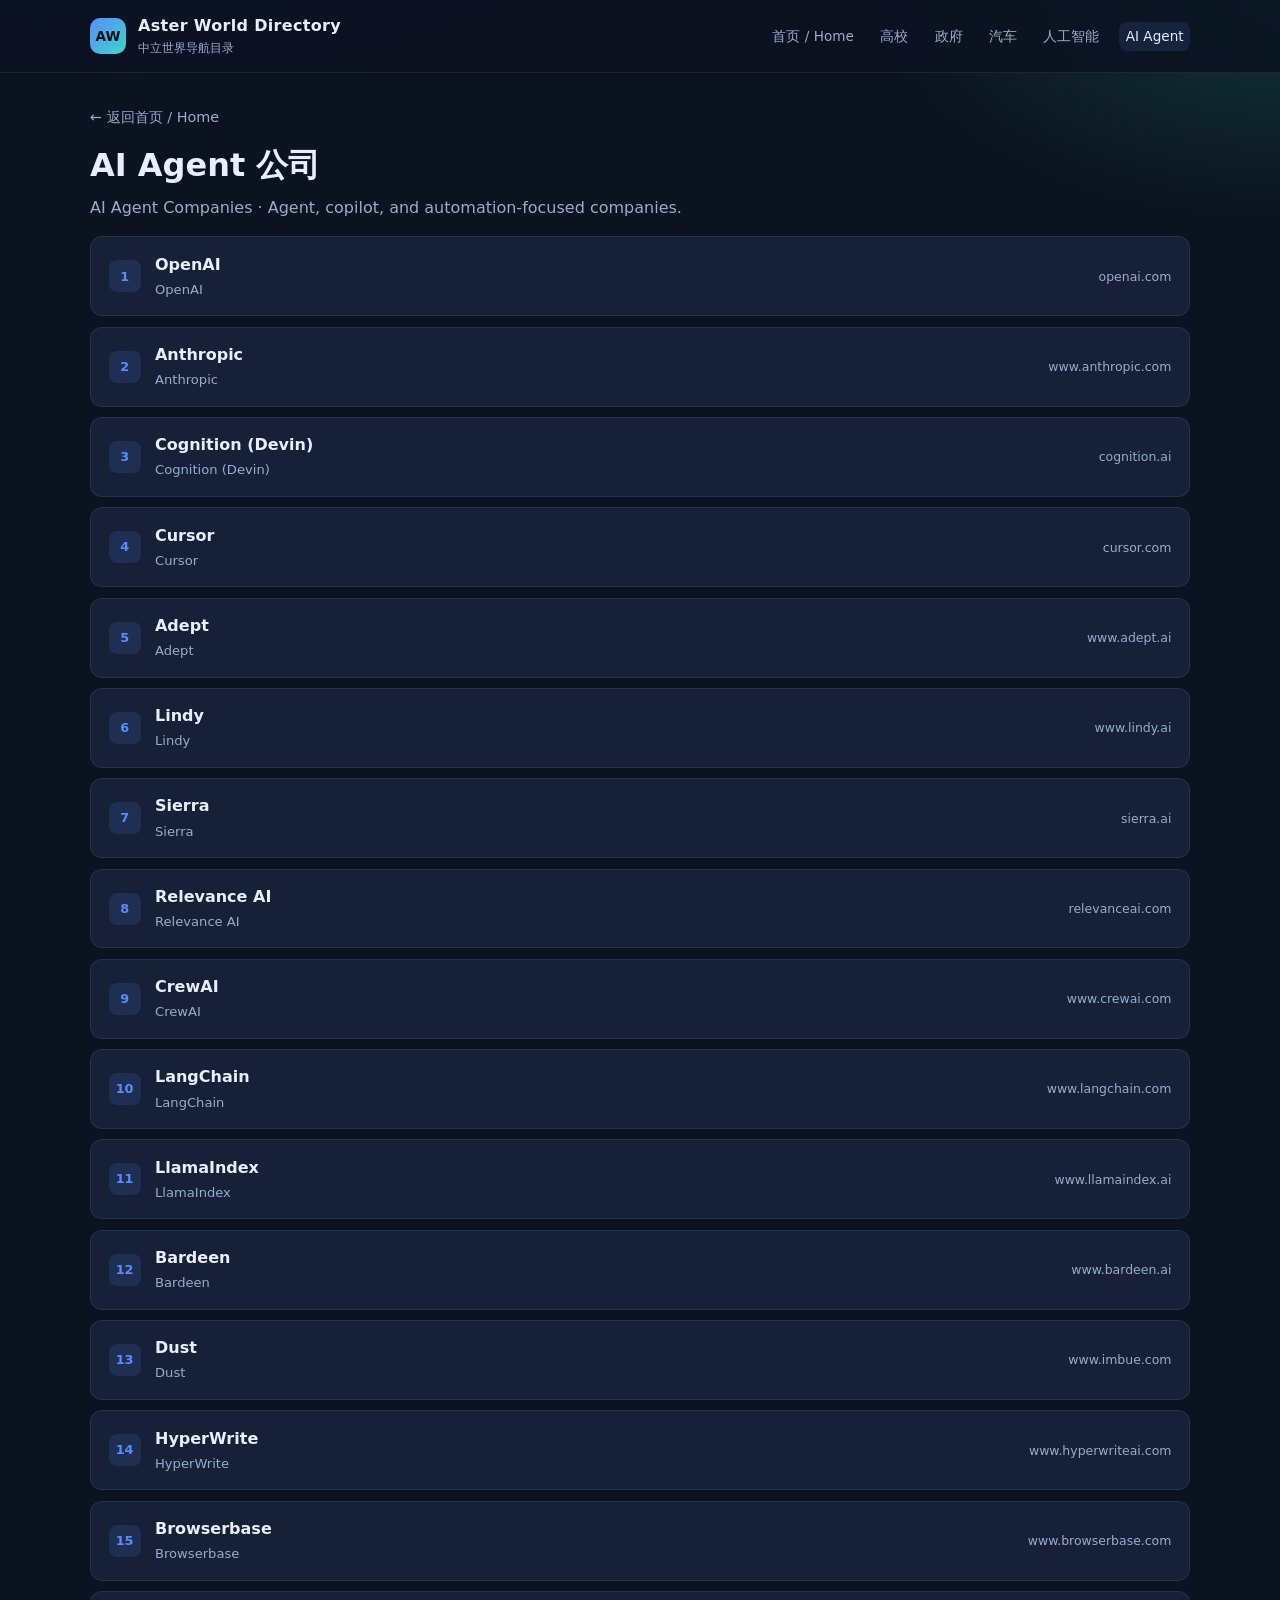
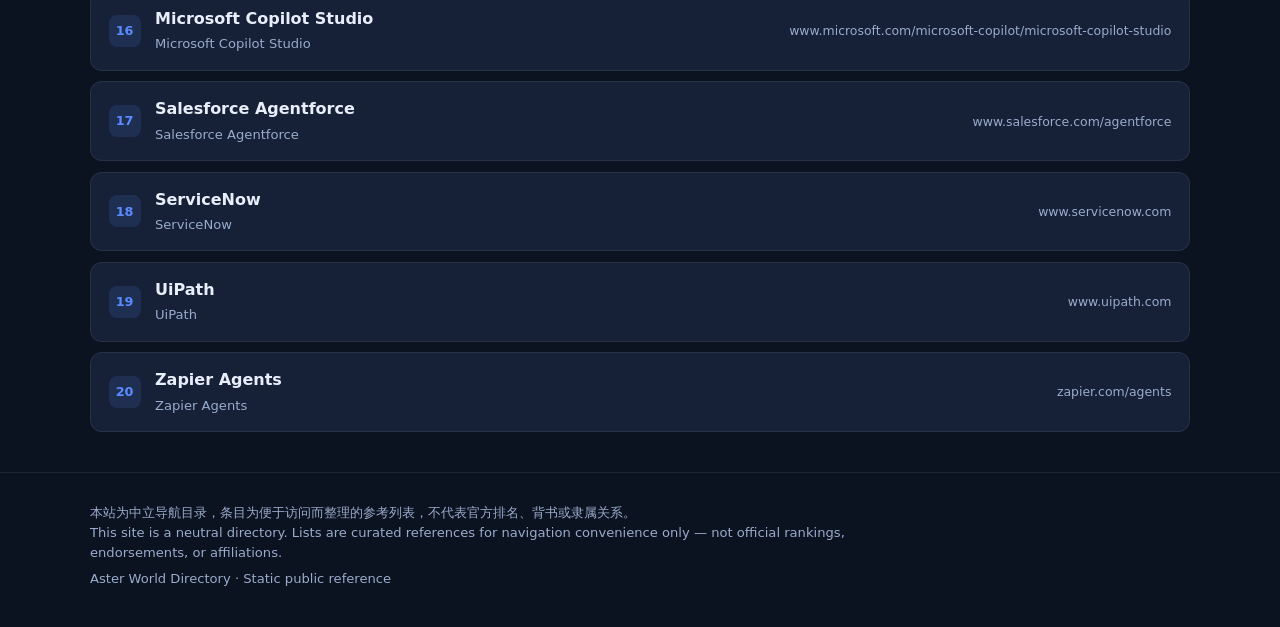
==== agents.html @ b06a0505 "Initial Aster World Directory static site Neutral bilingual directory: universities, governments, ca" ====
<!DOCTYPE html>
<html lang="zh-CN">
<head>
  <meta charset="UTF-8" />
  <meta name="viewport" content="width=device-width, initial-scale=1" />
  <meta name="description" content="Aster World Directory — neutral bilingual link directory for universities, governments, car brands, AI companies, and AI agent companies." />
  <title>AI Agent 公司 / AI Agent Companies · Aster World Directory</title>
  <link rel="stylesheet" href="styles.css" />
</head>
<body>
  <header class="site-header">
    <div class="wrap nav">
      <a class="brand" href="index.html">
        <div class="logo">AW</div>
        <div class="brand-text">
          <strong>Aster World Directory</strong>
          <span>中立世界导航目录</span>
        </div>
      </a>
      <nav class="nav-links">
        <a href="index.html">首页 / Home</a><a href="universities.html">高校</a><a href="governments.html">政府</a><a href="cars.html">汽车</a><a href="ai.html">人工智能</a><a href="agents.html" class="active">AI Agent</a>
      </nav>
    </div>
  </header>

  <main class="wrap">
    <div class="page-head">
      <a class="back" href="index.html">← 返回首页 / Home</a>
      <h1>AI Agent 公司</h1>
      <p>AI Agent Companies · Agent, copilot, and automation-focused companies.</p>
    </div>
    <ol class="list">
    <li>
      <a href="https://openai.com" target="_blank" rel="noopener noreferrer">
        <div class="entry-main"><span class="rank">1</span><span class="entry-name">OpenAI<small>OpenAI</small></span></div>
        <span class="entry-url">openai.com</span>
      </a>
    </li>
    <li>
      <a href="https://www.anthropic.com" target="_blank" rel="noopener noreferrer">
        <div class="entry-main"><span class="rank">2</span><span class="entry-name">Anthropic<small>Anthropic</small></span></div>
        <span class="entry-url">www.anthropic.com</span>
      </a>
    </li>
    <li>
      <a href="https://cognition.ai" target="_blank" rel="noopener noreferrer">
        <div class="entry-main"><span class="rank">3</span><span class="entry-name">Cognition (Devin)<small>Cognition (Devin)</small></span></div>
        <span class="entry-url">cognition.ai</span>
      </a>
    </li>
    <li>
      <a href="https://cursor.com" target="_blank" rel="noopener noreferrer">
        <div class="entry-main"><span class="rank">4</span><span class="entry-name">Cursor<small>Cursor</small></span></div>
        <span class="entry-url">cursor.com</span>
      </a>
    </li>
    <li>
      <a href="https://www.adept.ai" target="_blank" rel="noopener noreferrer">
        <div class="entry-main"><span class="rank">5</span><span class="entry-name">Adept<small>Adept</small></span></div>
        <span class="entry-url">www.adept.ai</span>
      </a>
    </li>
    <li>
      <a href="https://www.lindy.ai" target="_blank" rel="noopener noreferrer">
        <div class="entry-main"><span class="rank">6</span><span class="entry-name">Lindy<small>Lindy</small></span></div>
        <span class="entry-url">www.lindy.ai</span>
      </a>
    </li>
    <li>
      <a href="https://sierra.ai" target="_blank" rel="noopener noreferrer">
        <div class="entry-main"><span class="rank">7</span><span class="entry-name">Sierra<small>Sierra</small></span></div>
        <span class="entry-url">sierra.ai</span>
      </a>
    </li>
    <li>
      <a href="https://relevanceai.com" target="_blank" rel="noopener noreferrer">
        <div class="entry-main"><span class="rank">8</span><span class="entry-name">Relevance AI<small>Relevance AI</small></span></div>
        <span class="entry-url">relevanceai.com</span>
      </a>
    </li>
    <li>
      <a href="https://www.crewai.com" target="_blank" rel="noopener noreferrer">
        <div class="entry-main"><span class="rank">9</span><span class="entry-name">CrewAI<small>CrewAI</small></span></div>
        <span class="entry-url">www.crewai.com</span>
      </a>
    </li>
    <li>
      <a href="https://www.langchain.com" target="_blank" rel="noopener noreferrer">
        <div class="entry-main"><span class="rank">10</span><span class="entry-name">LangChain<small>LangChain</small></span></div>
        <span class="entry-url">www.langchain.com</span>
      </a>
    </li>
    <li>
      <a href="https://www.llamaindex.ai" target="_blank" rel="noopener noreferrer">
        <div class="entry-main"><span class="rank">11</span><span class="entry-name">LlamaIndex<small>LlamaIndex</small></span></div>
        <span class="entry-url">www.llamaindex.ai</span>
      </a>
    </li>
    <li>
      <a href="https://www.bardeen.ai" target="_blank" rel="noopener noreferrer">
        <div class="entry-main"><span class="rank">12</span><span class="entry-name">Bardeen<small>Bardeen</small></span></div>
        <span class="entry-url">www.bardeen.ai</span>
      </a>
    </li>
    <li>
      <a href="https://dust.tt" target="_blank" rel="noopener noreferrer">
        <div class="entry-main"><span class="rank">13</span><span class="entry-name">Dust<small>Dust</small></span></div>
        <span class="entry-url">www.imbue.com</span>
      </a>
    </li>
    <li>
      <a href="https://www.hyperwriteai.com" target="_blank" rel="noopener noreferrer">
        <div class="entry-main"><span class="rank">14</span><span class="entry-name">HyperWrite<small>HyperWrite</small></span></div>
        <span class="entry-url">www.hyperwriteai.com</span>
      </a>
    </li>
    <li>
      <a href="https://www.browserbase.com" target="_blank" rel="noopener noreferrer">
        <div class="entry-main"><span class="rank">15</span><span class="entry-name">Browserbase<small>Browserbase</small></span></div>
        <span class="entry-url">www.browserbase.com</span>
      </a>
    </li>
    <li>
      <a href="https://www.microsoft.com/microsoft-copilot/microsoft-copilot-studio" target="_blank" rel="noopener noreferrer">
        <div class="entry-main"><span class="rank">16</span><span class="entry-name">Microsoft Copilot Studio<small>Microsoft Copilot Studio</small></span></div>
        <span class="entry-url">www.microsoft.com/microsoft-copilot/microsoft-copilot-studio</span>
      </a>
    </li>
    <li>
      <a href="https://www.salesforce.com/agentforce/" target="_blank" rel="noopener noreferrer">
        <div class="entry-main"><span class="rank">17</span><span class="entry-name">Salesforce Agentforce<small>Salesforce Agentforce</small></span></div>
        <span class="entry-url">www.salesforce.com/agentforce</span>
      </a>
    </li>
    <li>
      <a href="https://www.servicenow.com" target="_blank" rel="noopener noreferrer">
        <div class="entry-main"><span class="rank">18</span><span class="entry-name">ServiceNow<small>ServiceNow</small></span></div>
        <span class="entry-url">www.servicenow.com</span>
      </a>
    </li>
    <li>
      <a href="https://www.uipath.com" target="_blank" rel="noopener noreferrer">
        <div class="entry-main"><span class="rank">19</span><span class="entry-name">UiPath<small>UiPath</small></span></div>
        <span class="entry-url">www.uipath.com</span>
      </a>
    </li>
    <li>
      <a href="https://zapier.com/agents" target="_blank" rel="noopener noreferrer">
        <div class="entry-main"><span class="rank">20</span><span class="entry-name">Zapier Agents<small>Zapier Agents</small></span></div>
        <span class="entry-url">zapier.com/agents</span>
      </a>
    </li>
    </ol>
  </main>

  <footer class="site-footer">
    <div class="wrap">
      <p>本站为中立导航目录，条目为便于访问而整理的参考列表，不代表官方排名、背书或隶属关系。<br>
      This site is a neutral directory. Lists are curated references for navigation convenience only — not official rankings, endorsements, or affiliations.</p>
      <p>Aster World Directory · Static public reference</p>
    </div>
  </footer>
</body>
</html>
---- styles.css ----
:root {
  --bg: #0b1220;
  --bg-elev: #121a2b;
  --card: #162036;
  --card-hover: #1c2944;
  --text: #e8eefc;
  --muted: #9aabcc;
  --accent: #5b8cff;
  --accent-2: #3dd6c6;
  --border: rgba(255,255,255,0.08);
  --shadow: 0 12px 40px rgba(0,0,0,0.35);
  --radius: 16px;
  --max: 1100px;
  --font: "Segoe UI", system-ui, -apple-system, "PingFang SC", "Noto Sans SC", "Microsoft YaHei", sans-serif;
}
* { box-sizing: border-box; }
html { scroll-behavior: smooth; }
body {
  margin: 0;
  font-family: var(--font);
  background: radial-gradient(1200px 600px at 10% -10%, #1a2a55 0%, transparent 50%),
              radial-gradient(900px 500px at 100% 0%, #12353a 0%, transparent 45%),
              var(--bg);
  color: var(--text);
  min-height: 100vh;
  line-height: 1.55;
}
a { color: var(--accent); text-decoration: none; }
a:hover { text-decoration: underline; }
.wrap { width: min(100% - 2rem, var(--max)); margin: 0 auto; }
.site-header {
  position: sticky; top: 0; z-index: 20;
  backdrop-filter: blur(14px);
  background: rgba(11,18,32,0.82);
  border-bottom: 1px solid var(--border);
}
.nav {
  display: flex; align-items: center; justify-content: space-between;
  gap: 1rem; padding: 0.9rem 0;
}
.brand { display: flex; align-items: center; gap: 0.75rem; color: var(--text); text-decoration: none; }
.brand:hover { text-decoration: none; }
.logo {
  width: 36px; height: 36px; border-radius: 10px;
  background: linear-gradient(135deg, var(--accent), var(--accent-2));
  display: grid; place-items: center; font-weight: 800; color: #041018; font-size: 0.85rem;
}
.brand-text strong { display: block; font-size: 1rem; letter-spacing: 0.02em; }
.brand-text span { display: block; font-size: 0.75rem; color: var(--muted); }
.nav-links { display: flex; flex-wrap: wrap; gap: 0.4rem 0.85rem; justify-content: flex-end; }
.nav-links a {
  color: var(--muted); font-size: 0.85rem; padding: 0.25rem 0.4rem; border-radius: 8px;
}
.nav-links a:hover, .nav-links a.active { color: var(--text); background: rgba(91,140,255,0.12); text-decoration: none; }
.hero { padding: 2.75rem 0 1.5rem; }
.hero h1 {
  margin: 0 0 0.5rem; font-size: clamp(1.7rem, 4vw, 2.4rem); font-weight: 750; letter-spacing: -0.02em;
}
.hero .sub { color: var(--muted); font-size: 1.05rem; max-width: 42rem; margin: 0; }
.badge {
  display: inline-block; margin-bottom: 0.85rem; padding: 0.28rem 0.7rem;
  border-radius: 999px; font-size: 0.75rem; color: var(--accent-2);
  background: rgba(61,214,198,0.1); border: 1px solid rgba(61,214,198,0.25);
}
.cards {
  display: grid; grid-template-columns: repeat(auto-fit, minmax(220px, 1fr));
  gap: 1rem; padding: 0.5rem 0 2.5rem;
}
.card {
  background: linear-gradient(180deg, var(--card), var(--bg-elev));
  border: 1px solid var(--border); border-radius: var(--radius);
  padding: 1.25rem 1.2rem 1.35rem; box-shadow: var(--shadow);
  transition: transform .18s ease, border-color .18s ease, background .18s ease;
  color: inherit; text-decoration: none; display: block; min-height: 148px;
}
.card:hover {
  transform: translateY(-3px); border-color: rgba(91,140,255,0.4);
  background: var(--card-hover); text-decoration: none;
}
.card .icon {
  width: 42px; height: 42px; border-radius: 12px; display: grid; place-items: center;
  font-size: 1.2rem; margin-bottom: 0.85rem;
  background: rgba(91,140,255,0.15); color: var(--accent);
}
.card h2 { margin: 0 0 0.3rem; font-size: 1.1rem; }
.card p { margin: 0; color: var(--muted); font-size: 0.9rem; }
.card .go { margin-top: 0.9rem; font-size: 0.82rem; color: var(--accent); font-weight: 600; }
.page-head { padding: 2rem 0 1rem; }
.page-head h1 { margin: 0 0 0.35rem; font-size: clamp(1.5rem, 3.5vw, 2rem); }
.page-head p { margin: 0; color: var(--muted); }
.list {
  list-style: none; padding: 0 0 2.5rem; margin: 0;
  display: grid; gap: 0.65rem;
}
.list li {
  background: var(--card); border: 1px solid var(--border); border-radius: 12px;
  transition: border-color .15s ease, background .15s ease;
}
.list li:hover { border-color: rgba(91,140,255,0.35); background: var(--card-hover); }
.list a {
  display: flex; align-items: center; justify-content: space-between; gap: 1rem;
  padding: 0.95rem 1.1rem; color: inherit; text-decoration: none;
}
.list a:hover { text-decoration: none; }
.entry-name { font-weight: 600; }
.entry-name small { display: block; font-weight: 400; color: var(--muted); margin-top: 0.15rem; font-size: 0.82rem; }
.entry-url {
  color: var(--muted); font-size: 0.78rem; max-width: 42%; overflow: hidden;
  text-overflow: ellipsis; white-space: nowrap; text-align: right;
}
.rank {
  flex-shrink: 0; width: 2rem; height: 2rem; border-radius: 8px;
  display: grid; place-items: center; font-size: 0.8rem; font-weight: 700;
  background: rgba(91,140,255,0.14); color: var(--accent); margin-right: 0.15rem;
}
.entry-main { display: flex; align-items: center; gap: 0.75rem; min-width: 0; }
.site-footer {
  border-top: 1px solid var(--border); padding: 1.5rem 0 2rem; color: var(--muted); font-size: 0.82rem;
}
.site-footer p { margin: 0.35rem 0; max-width: 48rem; }
.back { display: inline-block; margin-bottom: 0.75rem; color: var(--muted); font-size: 0.9rem; }
.back:hover { color: var(--accent); }
@media (max-width: 640px) {
  .nav { flex-direction: column; align-items: flex-start; }
  .nav-links { justify-content: flex-start; }
  .list a { flex-direction: column; align-items: flex-start; }
  .entry-url { max-width: 100%; text-align: left; }
}
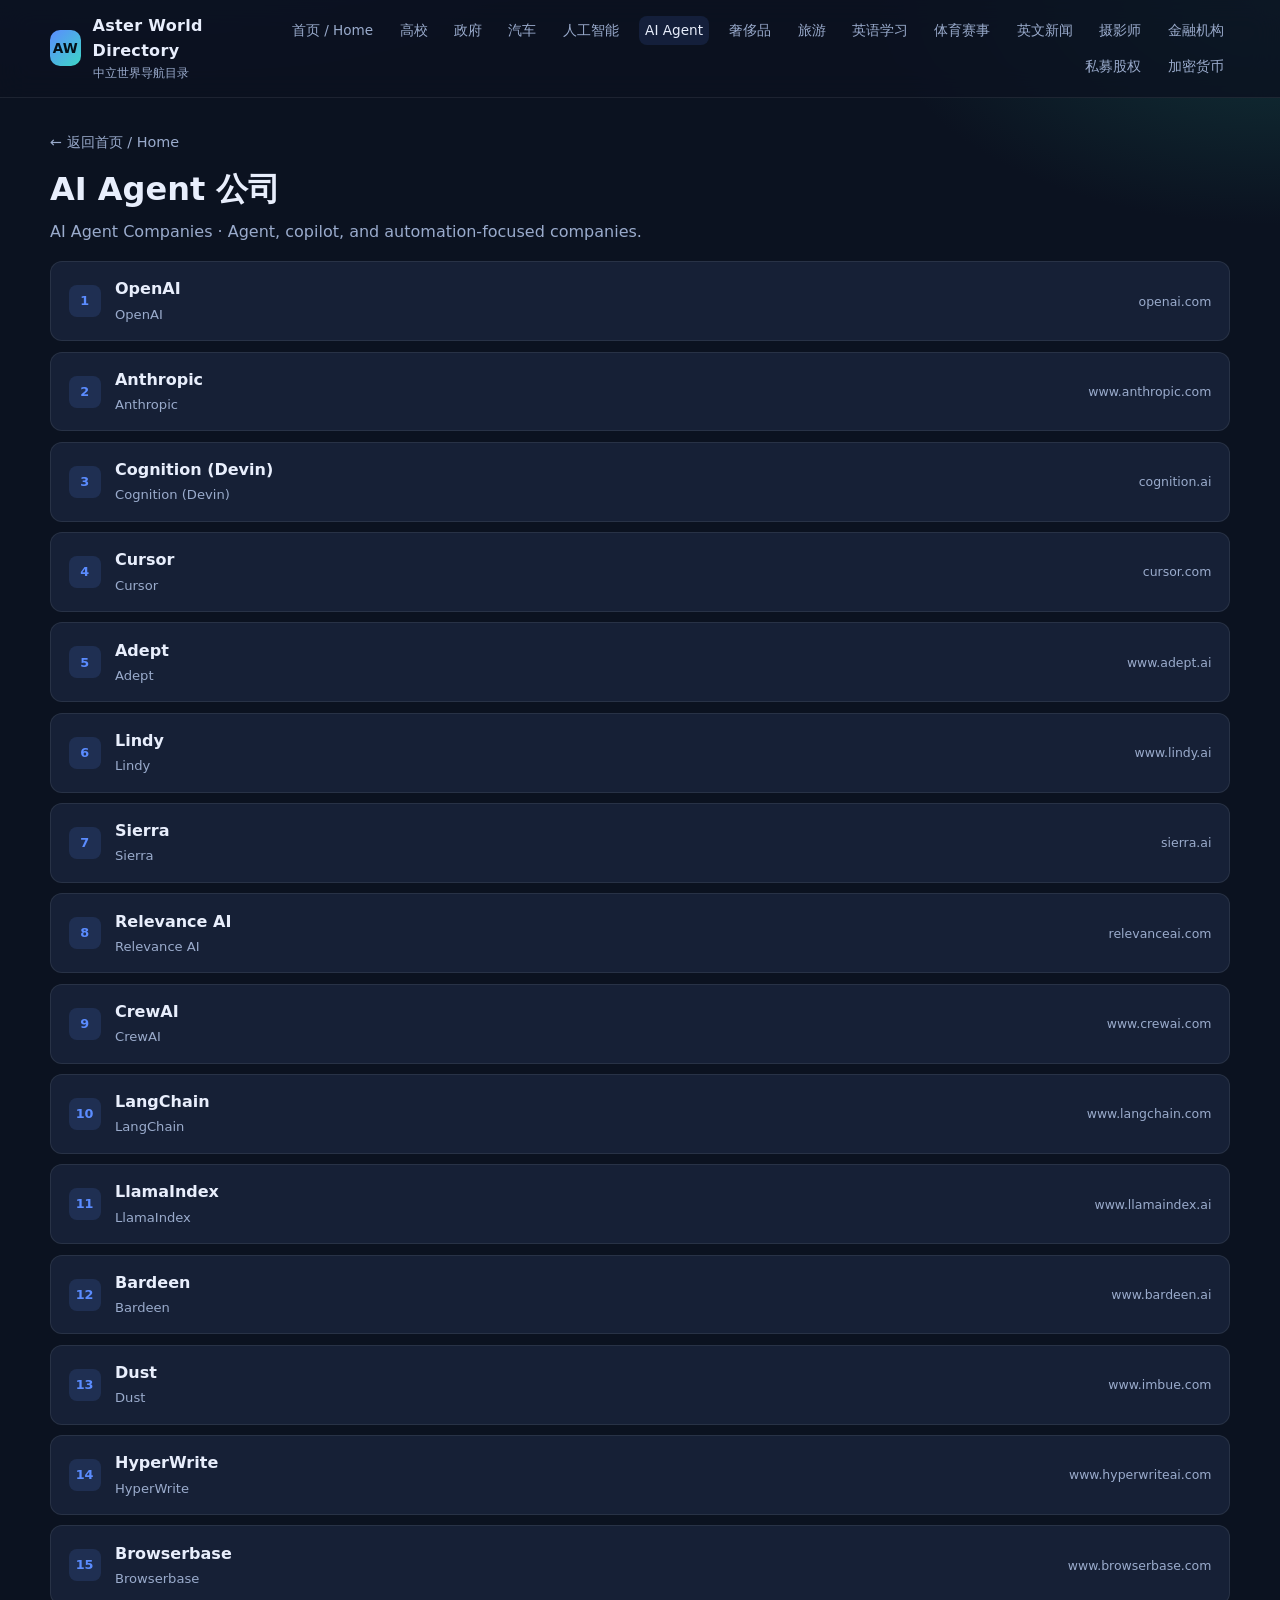
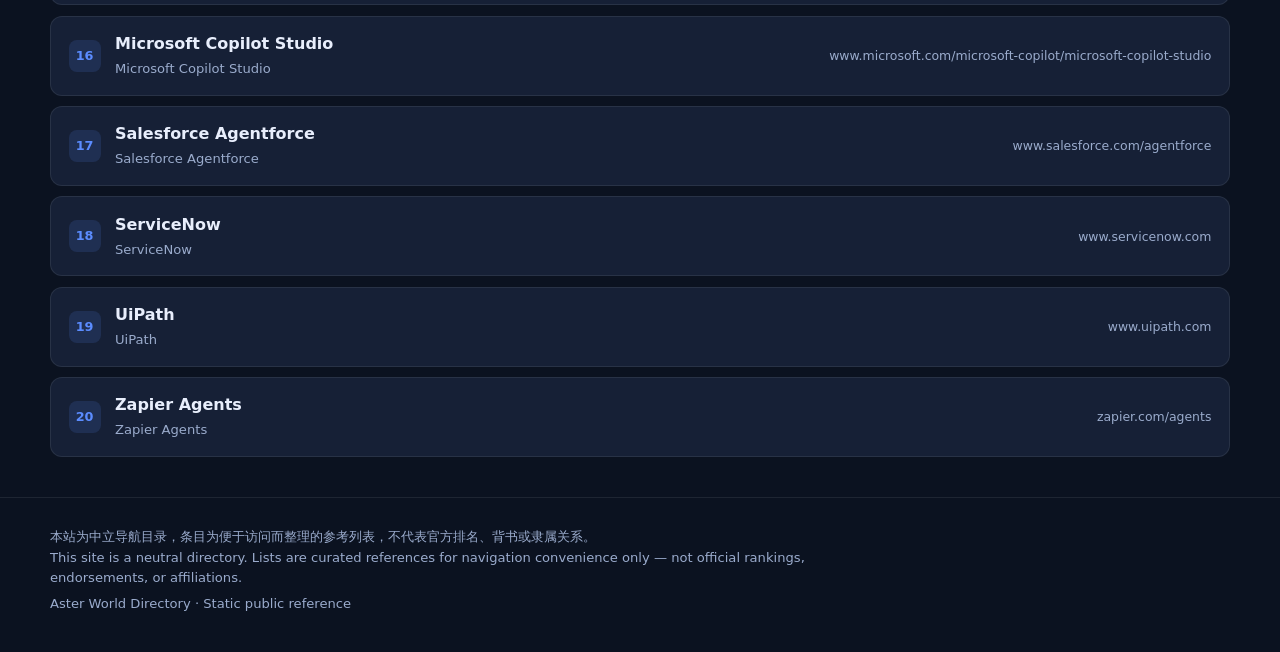
==== commit 182cd823: "Add nine new directory categories and homepage cards Expand Aster World Directory with luxury, touri" ====
--- a/agents.html
+++ b/agents.html
@@ -3,7 +3,7 @@
 <head>
   <meta charset="UTF-8" />
   <meta name="viewport" content="width=device-width, initial-scale=1" />
-  <meta name="description" content="Aster World Directory — neutral bilingual link directory for universities, governments, car brands, AI companies, and AI agent companies." />
+  <meta name="description" content="Aster World Directory — neutral bilingual link directory of official websites across curated categories." />
   <title>AI Agent 公司 / AI Agent Companies · Aster World Directory</title>
   <link rel="stylesheet" href="styles.css" />
 </head>
@@ -17,9 +17,7 @@
           <span>中立世界导航目录</span>
         </div>
       </a>
-      <nav class="nav-links">
-        <a href="index.html">首页 / Home</a><a href="universities.html">高校</a><a href="governments.html">政府</a><a href="cars.html">汽车</a><a href="ai.html">人工智能</a><a href="agents.html" class="active">AI Agent</a>
-      </nav>
+      <nav class="nav-links"><a href="index.html">首页 / Home</a><a href="universities.html">高校</a><a href="governments.html">政府</a><a href="cars.html">汽车</a><a href="ai.html">人工智能</a><a href="agents.html" class="active">AI Agent</a><a href="luxury.html">奢侈品</a><a href="tourism.html">旅游</a><a href="english-learning.html">英语学习</a><a href="sports.html">体育赛事</a><a href="news.html">英文新闻</a><a href="photographers.html">摄影师</a><a href="finance.html">金融机构</a><a href="private-equity.html">私募股权</a><a href="crypto.html">加密货币</a></nav>
     </div>
   </header>
 
--- a/styles.css
+++ b/styles.css
@@ -10,7 +10,7 @@
   --border: rgba(255,255,255,0.08);
   --shadow: 0 12px 40px rgba(0,0,0,0.35);
   --radius: 16px;
-  --max: 1100px;
+  --max: 1180px;
   --font: "Segoe UI", system-ui, -apple-system, "PingFang SC", "Noto Sans SC", "Microsoft YaHei", sans-serif;
 }
 * { box-sizing: border-box; }
